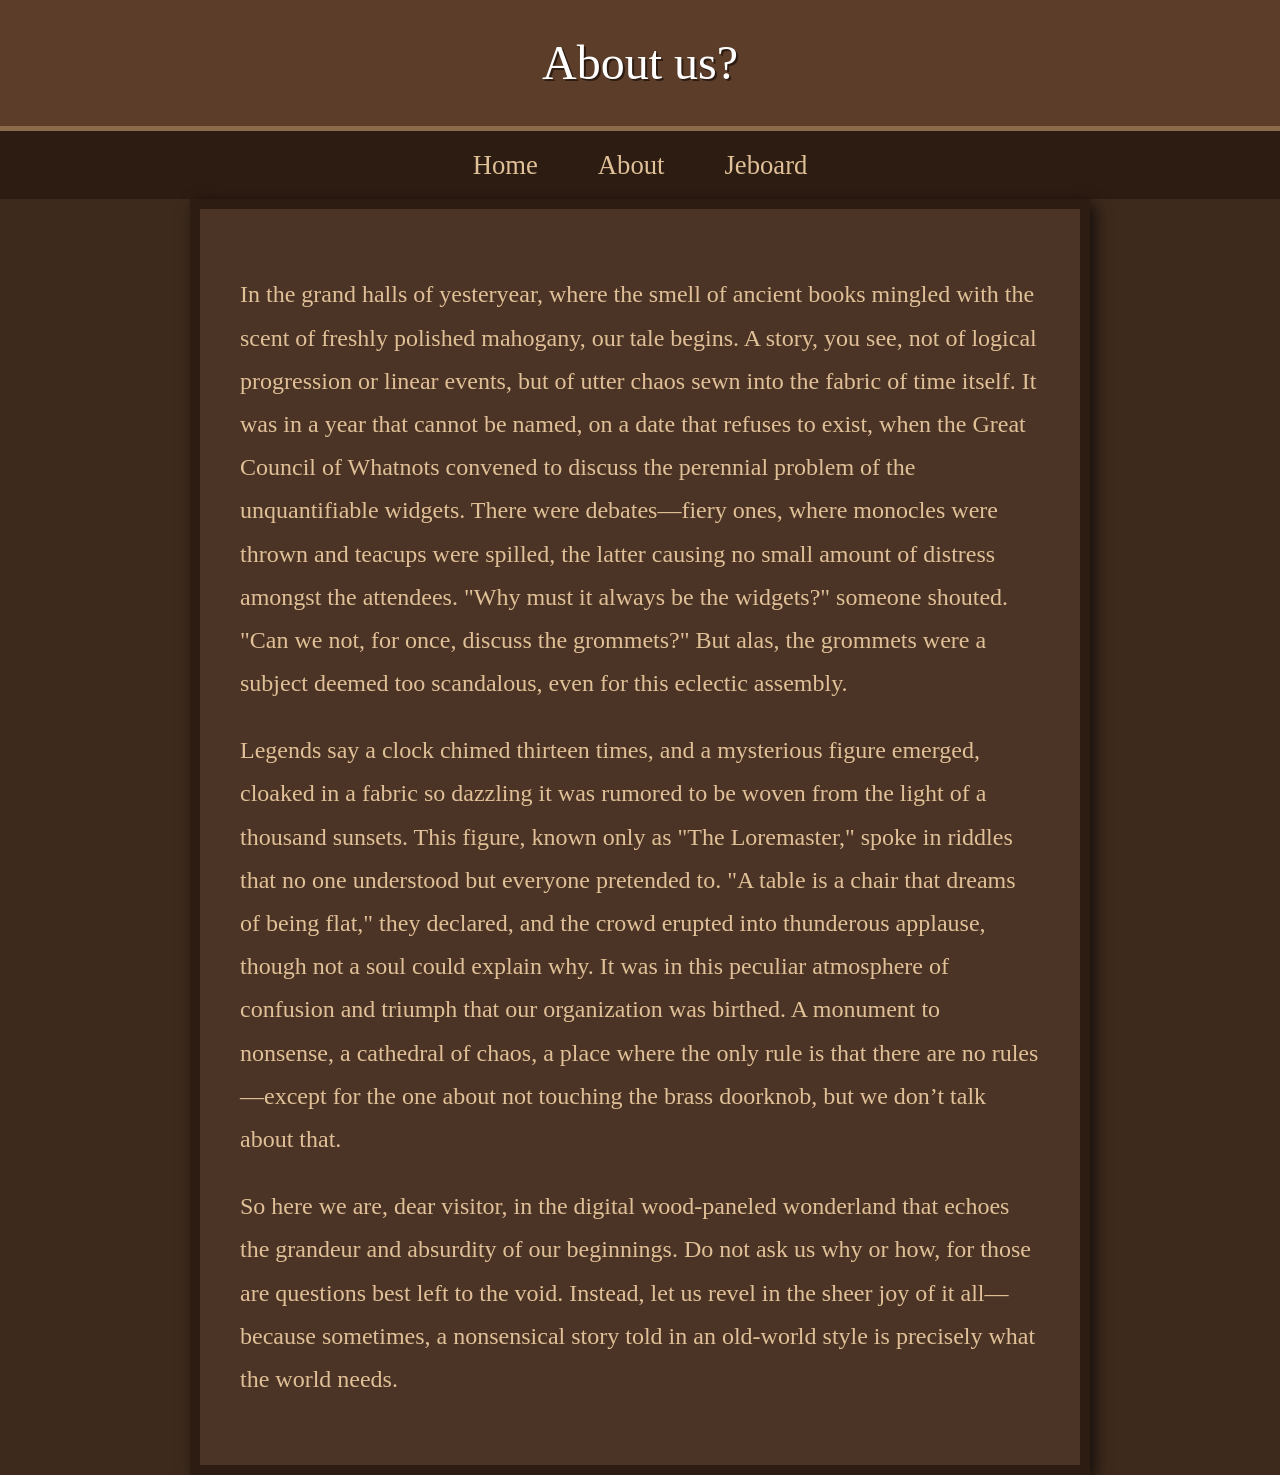
==== about.html @ ca865092 "Add files via upload" ====
<!DOCTYPE html>
<html lang="en">
<head>
    <meta charset="UTF-8">
    <title>About Us</title>
    <style>
        body {
            background-color: #3e2a1d;
            color: #e0c097;
            font-family: "Georgia", serif;
            font-size: 18pt;
            line-height: 1.8;
            margin: 0;
            padding: 0;
        }
        header {
            background-color: #5c3d29;
            color: #fff;
            padding: 20px;
            text-align: center;
            font-size: 36pt;
            text-shadow: 2px 2px #2d1c12;
            border-bottom: 5px solid #8c6b4a;
        }
        nav {
            background-color: #2d1c12;
            padding: 10px;
            text-align: center;
        }
        nav a {
            color: #e0c097;
            text-decoration: none;
            font-size: 20pt;
            margin: 0 15px;
            padding: 5px 10px;
            border: 2px solid transparent;
            transition: border 0.3s, background-color 0.3s;
        }
        nav a:hover {
            background-color: #8c6b4a;
            border: 2px solid #e0c097;
        }
        main {
            padding: 40px;
            margin: 0 auto;
            max-width: 800px;
            background-color: #4b3425;
            border: 10px solid #2d1c12;
            box-shadow: 5px 5px 15px rgba(0, 0, 0, 0.7);
        }
        footer {
            background-color: #2d1c12;
            color: #e0c097;
            text-align: center;
            padding: 10px;
            margin-top: 20px;
        }
    </style>
</head>
<body>
    <header>
        About us?
    </header>
    <nav>
        <a href="index.html">Home</a>
        <a href="about.html">About</a>
        <a href="https://cullenk2atwit.github.io/Jeboard">Jeboard</a>
        
    </nav>
    <main>
        <p>
            In the grand halls of yesteryear, where the smell of ancient books mingled with the scent of freshly polished mahogany, our tale begins. A story, you see, not of logical progression or linear events, but of utter chaos sewn into the fabric of time itself. It was in a year that cannot be named, on a date that refuses to exist, when the Great Council of Whatnots convened to discuss the perennial problem of the unquantifiable widgets. There were debates—fiery ones, where monocles were thrown and teacups were spilled, the latter causing no small amount of distress amongst the attendees. "Why must it always be the widgets?" someone shouted. "Can we not, for once, discuss the grommets?" But alas, the grommets were a subject deemed too scandalous, even for this eclectic assembly.
        </p>
        <p>
            Legends say a clock chimed thirteen times, and a mysterious figure emerged, cloaked in a fabric so dazzling it was rumored to be woven from the light of a thousand sunsets. This figure, known only as "The Loremaster," spoke in riddles that no one understood but everyone pretended to. "A table is a chair that dreams of being flat," they declared, and the crowd erupted into thunderous applause, though not a soul could explain why. It was in this peculiar atmosphere of confusion and triumph that our organization was birthed. A monument to nonsense, a cathedral of chaos, a place where the only rule is that there are no rules—except for the one about not touching the brass doorknob, but we don’t talk about that.
        </p>
        <p>
            So here we are, dear visitor, in the digital wood-paneled wonderland that echoes the grandeur and absurdity of our beginnings. Do not ask us why or how, for those are questions best left to the void. Instead, let us revel in the sheer joy of it all—because sometimes, a nonsensical story told in an old-world style is precisely what the world needs.
        </p>
    </main>

</body>
</html>
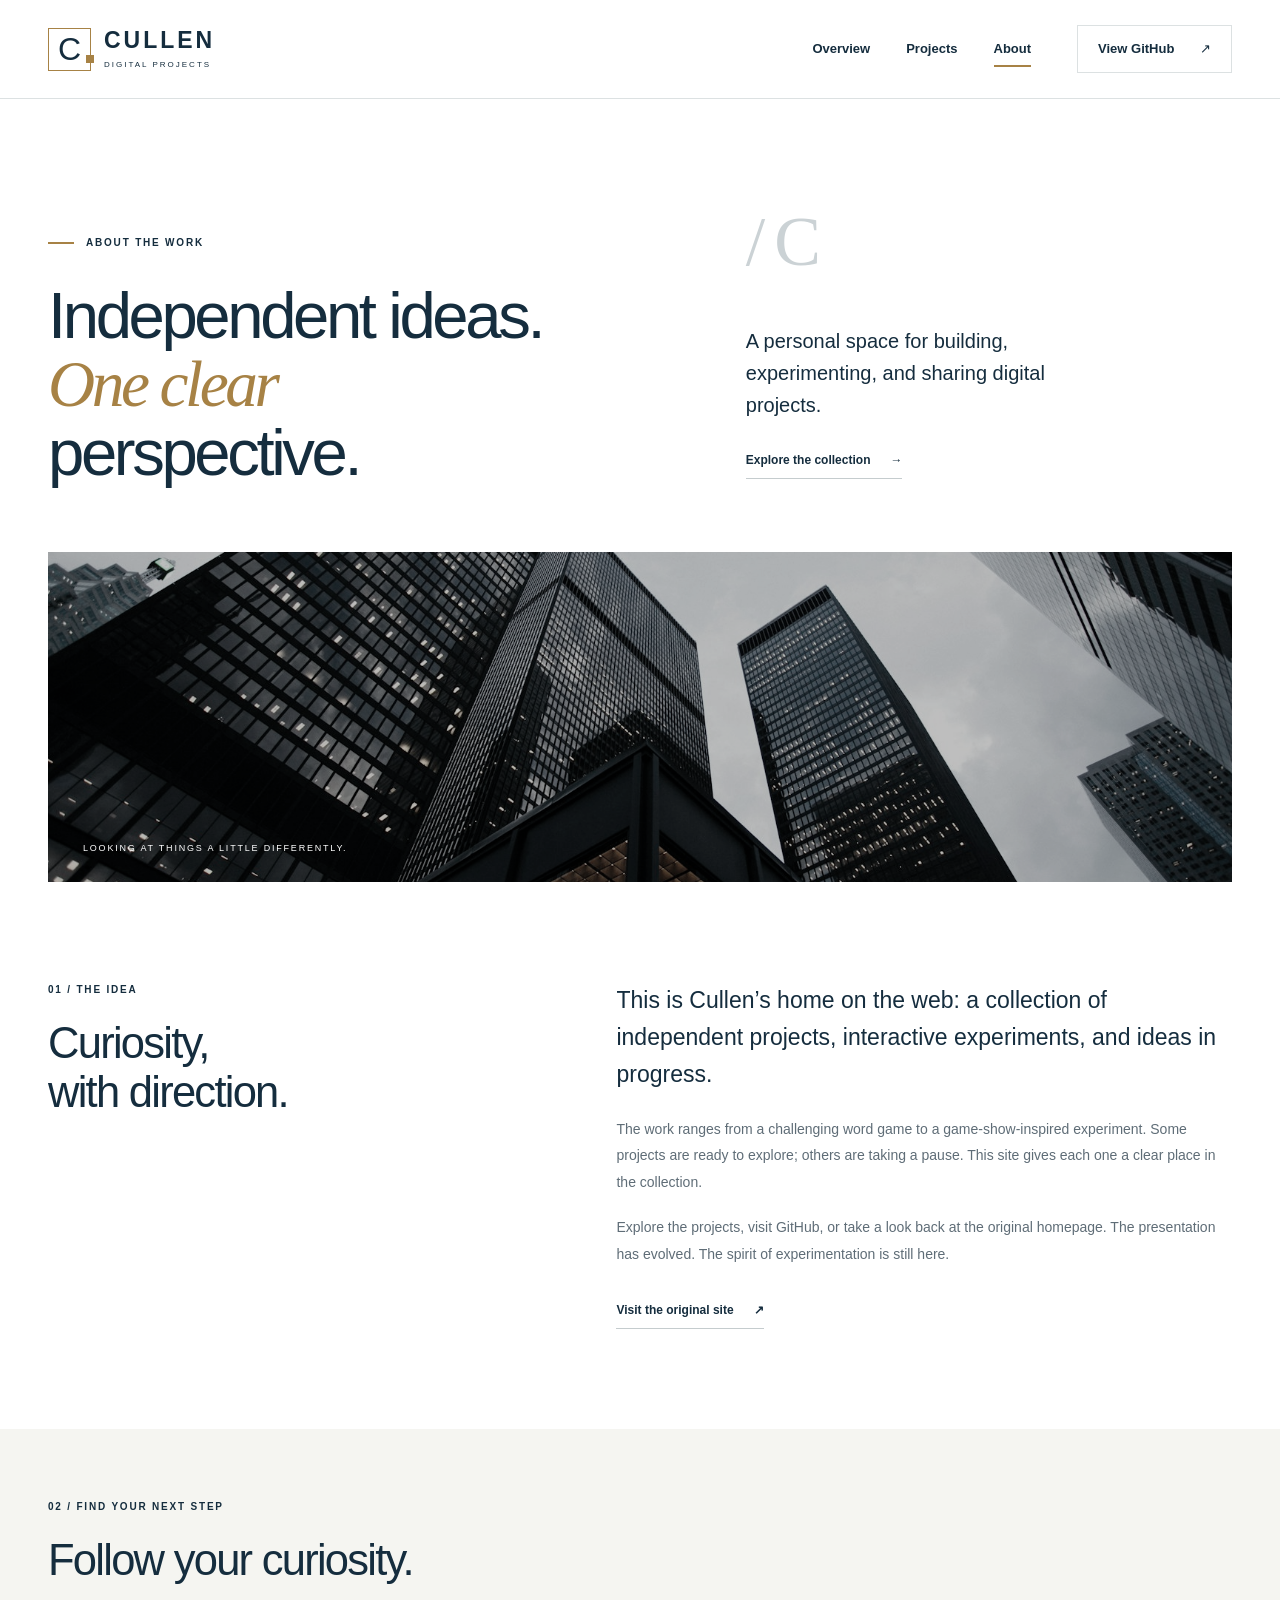
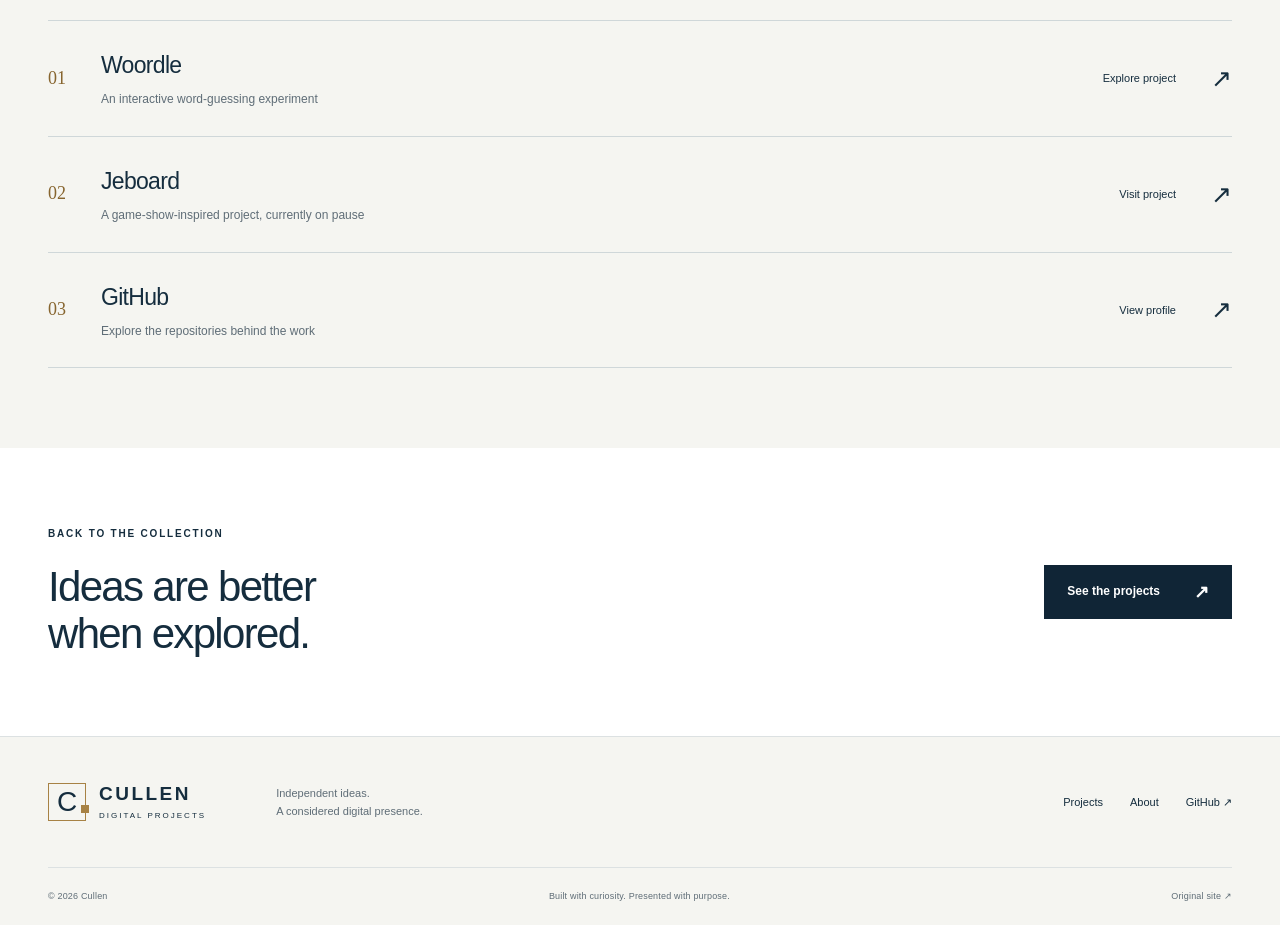
==== commit 56014262: "Redesign Cullen website with a corporate visual system" ====
--- a/about.html
+++ b/about.html
@@ -1,83 +1,20 @@
-<!DOCTYPE html>
-<html lang="en">
-<head>
-    <meta charset="UTF-8">
-    <title>About Us</title>
-    <style>
-        body {
-            background-color: #3e2a1d;
-            color: #e0c097;
-            font-family: "Georgia", serif;
-            font-size: 18pt;
-            line-height: 1.8;
-            margin: 0;
-            padding: 0;
-        }
-        header {
-            background-color: #5c3d29;
-            color: #fff;
-            padding: 20px;
-            text-align: center;
-            font-size: 36pt;
-            text-shadow: 2px 2px #2d1c12;
-            border-bottom: 5px solid #8c6b4a;
-        }
-        nav {
-            background-color: #2d1c12;
-            padding: 10px;
-            text-align: center;
-        }
-        nav a {
-            color: #e0c097;
-            text-decoration: none;
-            font-size: 20pt;
-            margin: 0 15px;
-            padding: 5px 10px;
-            border: 2px solid transparent;
-            transition: border 0.3s, background-color 0.3s;
-        }
-        nav a:hover {
-            background-color: #8c6b4a;
-            border: 2px solid #e0c097;
-        }
-        main {
-            padding: 40px;
-            margin: 0 auto;
-            max-width: 800px;
-            background-color: #4b3425;
-            border: 10px solid #2d1c12;
-            box-shadow: 5px 5px 15px rgba(0, 0, 0, 0.7);
-        }
-        footer {
-            background-color: #2d1c12;
-            color: #e0c097;
-            text-align: center;
-            padding: 10px;
-            margin-top: 20px;
-        }
-    </style>
-</head>
-<body>
-    <header>
-        About us?
-    </header>
-    <nav>
-        <a href="index.html">Home</a>
-        <a href="about.html">About</a>
-        <a href="https://cullenk2atwit.github.io/Jeboard">Jeboard</a>
-        
-    </nav>
-    <main>
-        <p>
-            In the grand halls of yesteryear, where the smell of ancient books mingled with the scent of freshly polished mahogany, our tale begins. A story, you see, not of logical progression or linear events, but of utter chaos sewn into the fabric of time itself. It was in a year that cannot be named, on a date that refuses to exist, when the Great Council of Whatnots convened to discuss the perennial problem of the unquantifiable widgets. There were debates—fiery ones, where monocles were thrown and teacups were spilled, the latter causing no small amount of distress amongst the attendees. "Why must it always be the widgets?" someone shouted. "Can we not, for once, discuss the grommets?" But alas, the grommets were a subject deemed too scandalous, even for this eclectic assembly.
-        </p>
-        <p>
-            Legends say a clock chimed thirteen times, and a mysterious figure emerged, cloaked in a fabric so dazzling it was rumored to be woven from the light of a thousand sunsets. This figure, known only as "The Loremaster," spoke in riddles that no one understood but everyone pretended to. "A table is a chair that dreams of being flat," they declared, and the crowd erupted into thunderous applause, though not a soul could explain why. It was in this peculiar atmosphere of confusion and triumph that our organization was birthed. A monument to nonsense, a cathedral of chaos, a place where the only rule is that there are no rules—except for the one about not touching the brass doorknob, but we don’t talk about that.
-        </p>
-        <p>
-            So here we are, dear visitor, in the digital wood-paneled wonderland that echoes the grandeur and absurdity of our beginnings. Do not ask us why or how, for those are questions best left to the void. Instead, let us revel in the sheer joy of it all—because sometimes, a nonsensical story told in an old-world style is precisely what the world needs.
-        </p>
-    </main>
+﻿<!doctype html>
+<html lang="en"><head><meta charset="utf-8"><meta name="viewport" content="width=device-width, initial-scale=1"><meta name="description" content="A closer look at Cullen's independent web projects and the ideas behind this digital collection."><meta name="theme-color" content="#102536"><title>About — Cullen Digital Projects</title><link rel="icon" href="assets/favicon.svg" type="image/svg+xml"><link rel="stylesheet" href="styles.css"><script src="script.js" defer></script></head><body>
+<a class="skip-link" href="#main">Skip to content</a>
+
+<header class="site-header"><div class="container header-inner">
+<a class="brand" href="index.html" aria-label="Cullen home"><span class="brand-mark" aria-hidden="true">C<i></i></span><span>CULLEN<small>DIGITAL PROJECTS</small></span></a>
+<button class="menu-toggle" type="button" aria-controls="primary-nav" aria-expanded="false" hidden>Menu <span aria-hidden="true">+</span></button>
+<nav class="primary-nav" id="primary-nav" aria-label="Main navigation"><a href="index.html">Overview</a><a href="index.html#projects">Projects</a><a href="about.html" aria-current="page">About</a><a class="nav-cta" href="https://github.com/cullenk2atwit">View GitHub <span aria-hidden="true">↗</span></a></nav>
+</div></header>
+<main id="main">
+<section class="about-hero container" aria-labelledby="about-title"><div><p class="eyebrow"><i></i> ABOUT THE WORK</p><h1 id="about-title">Independent ideas.<br><em>One clear</em><br>perspective.</h1></div><div class="about-intro"><span class="section-number" aria-hidden="true">/ C</span><p>A personal space for building, experimenting, and sharing digital projects.</p><a class="text-link" href="index.html#projects">Explore the collection <span aria-hidden="true">→</span></a></div></section>
+<div class="about-image container"><img src="assets/architecture.jpg" width="1600" height="1067" alt="Glass architecture framing an open sky"><span>LOOKING AT THINGS A LITTLE DIFFERENTLY.</span></div>
+<section class="section container about-story" aria-labelledby="story-title"><div><p class="eyebrow">01 / THE IDEA</p><h2 id="story-title">Curiosity,<br>with direction.</h2></div><div><p class="lead">This is Cullen’s home on the web: a collection of independent projects, interactive experiments, and ideas in progress.</p><p>The work ranges from a challenging word game to a game-show-inspired experiment. Some projects are ready to explore; others are taking a pause. This site gives each one a clear place in the collection.</p><p>Explore the projects, visit GitHub, or take a look back at the original homepage. The presentation has evolved. The spirit of experimentation is still here.</p><a class="text-link" href="archive.html">Visit the original site <span aria-hidden="true">↗</span></a></div></section>
+<section class="about-directory" aria-labelledby="directory-title"><div class="container"><p class="eyebrow">02 / FIND YOUR NEXT STEP</p><h2 id="directory-title">Follow your curiosity.</h2><a class="directory-row" href="https://cullenk2atwit.github.io/worldle/"><span class="directory-number">01</span><span><strong>Woordle</strong><small>An interactive word-guessing experiment</small></span><span class="directory-status">Explore project</span><span aria-hidden="true">↗</span></a><a class="directory-row" href="https://cullenk2atwit.github.io/Jeboard/"><span class="directory-number">02</span><span><strong>Jeboard</strong><small>A game-show-inspired project, currently on pause</small></span><span class="directory-status">Visit project</span><span aria-hidden="true">↗</span></a><a class="directory-row" href="https://github.com/cullenk2atwit"><span class="directory-number">03</span><span><strong>GitHub</strong><small>Explore the repositories behind the work</small></span><span class="directory-status">View profile</span><span aria-hidden="true">↗</span></a></div></section>
+<section class="container closing-section" aria-labelledby="closing-title"><div><p class="eyebrow">BACK TO THE COLLECTION</p><h2 id="closing-title">Ideas are better<br>when explored.</h2></div><a class="button" href="index.html#projects">See the projects <span aria-hidden="true">↗</span></a></section>
+</main>
+
+<footer class="site-footer"><div class="container footer-top"><a class="brand" href="index.html"><span class="brand-mark" aria-hidden="true">C<i></i></span><span>CULLEN<small>DIGITAL PROJECTS</small></span></a><p>Independent ideas.<br>A considered digital presence.</p><nav aria-label="Footer navigation"><a href="index.html#projects">Projects</a><a href="about.html">About</a><a href="https://github.com/cullenk2atwit">GitHub ↗</a></nav></div><div class="container footer-bottom"><span>© <span data-year>2026</span> Cullen</span><span>Built with curiosity. Presented with purpose.</span><a href="archive.html">Original site ↗</a></div></footer>
+</body></html>
 
-</body>
-</html>
--- a/styles.css
+++ b/styles.css
@@ -0,0 +1,17 @@
+﻿/* Cullen Digital Projects: shared, dependency-free visual system. */
+:root{--navy:#102536;--ink:#152d3e;--muted:#5f6d77;--gold:#a78245;--gold-light:#d7b579;--paper:#f5f5f1;--line:#dce1e2}
+*{box-sizing:border-box}html{scroll-behavior:smooth;scroll-padding-top:108px}body{margin:0;background:#fff;color:var(--ink);font:16px/1.65 "Segoe UI",Arial,Helvetica,sans-serif;-webkit-font-smoothing:antialiased}a{color:inherit;text-decoration:none}button{font:inherit}img{display:block;max-width:100%}h1,h2,h3,p{margin:0}h1,h2,h3{line-height:1.12;font-weight:500}a:focus-visible,button:focus-visible{outline:3px solid var(--gold);outline-offset:6px}::selection{background:#e5d5b6;color:var(--navy)}.container{width:min(1240px,calc(100% - 96px));margin-inline:auto}.skip-link{position:fixed;left:20px;top:12px;padding:12px 22px;z-index:100;background:var(--navy);color:white;transform:translateY(-170%)}.skip-link:focus{transform:none}.site-header{background:#fffffff9;border-bottom:1px solid var(--line);position:sticky;top:0;z-index:20}.header-inner{display:flex;justify-content:space-between;align-items:center;min-height:98px;gap:32px}.brand{display:inline-flex;align-items:center;gap:13px;font-weight:650;font-size:23px;line-height:1;letter-spacing:.13em}.brand-mark{position:relative;font-size:32px;font-weight:500;width:43px;height:43px;display:grid;place-items:center;border:1px solid var(--gold);letter-spacing:0}.brand-mark i{position:absolute;width:8px;height:8px;right:-4px;bottom:7px;background:var(--gold)}.brand small{display:block;font-size:8px;letter-spacing:.25em;font-weight:500;margin-top:9px}.primary-nav{display:flex;align-items:center;gap:36px;font-size:13px;font-weight:550}.primary-nav>a{position:relative;padding-block:12px}.primary-nav>a:not(.nav-cta):after{content:"";position:absolute;bottom:5px;left:0;right:0;height:2px;background:var(--gold);transform:scaleX(0);transform-origin:left;transition:transform .2s}.primary-nav>a:hover:after,.primary-nav>a[aria-current]:after{transform:scaleX(1)}.primary-nav .nav-cta{border:1px solid var(--line);padding:12px 20px;margin-left:10px}.nav-cta span{margin-left:22px}.nav-cta:hover{border-color:var(--gold)}.menu-toggle{border:1px solid var(--line);background:white;color:var(--ink);padding:9px 15px;cursor:pointer}.menu-toggle span{padding-left:16px}
+.hero{background:var(--paper);overflow:hidden}.hero-grid{display:grid;grid-template-columns:1.05fr 1fr;gap:56px;min-height:690px;align-items:center}.hero-copy{padding:62px 0}.eyebrow{font-size:10px;letter-spacing:.18em;font-weight:650;line-height:1.65;text-transform:uppercase;display:flex;align-items:center;gap:12px}.eyebrow>i{width:26px;height:2px;background:var(--gold)}h1{font-size:clamp(54px,5.2vw,76px);letter-spacing:-.052em;line-height:1.05;margin-top:30px}h1 em{font-family:Georgia,"Times New Roman",serif;font-weight:400;color:var(--gold);letter-spacing:-.052em}.hero-description{max-width:390px;color:var(--muted);font-size:15px;line-height:1.85;margin-top:27px}.button-row{display:flex;align-items:center;gap:28px;margin-top:30px}.button{display:inline-flex;align-items:center;justify-content:space-between;gap:34px;padding:16px 23px;font-size:12px;font-weight:600;min-height:54px;background:var(--navy);color:white;transition:background .2s,transform .2s}.button:hover{background:#23475d;transform:translateY(-2px)}.button span{font-size:18px;line-height:1}.text-link{font-size:12px;font-weight:600;display:inline-flex;align-items:center;gap:20px;padding-block:8px;border-bottom:1px solid #c5ccce}.text-link:hover{border-color:var(--gold);color:var(--gold)}.hero-note{display:flex;align-items:center;gap:10px;color:var(--muted);font-size:10px;letter-spacing:.025em;margin-top:48px}.hero-note>i{width:5px;height:5px;background:var(--gold)}.hero-visual{position:relative;height:580px;align-self:end;background:var(--navy)}.hero-visual>img{width:100%;height:100%;object-fit:cover;object-position:47% center;filter:saturate(.35)}.hero-visual:after{content:"";position:absolute;inset:0;background:linear-gradient(180deg,#071c4448,transparent 35%,#071c44e0);pointer-events:none}.visual-topline{position:absolute;inset:28px 28px auto;z-index:1;display:flex;align-items:center;justify-content:space-between;font-size:8px;color:#fff;letter-spacing:.18em}.visual-topline>span:last-child{font-size:22px}.visual-caption{position:absolute;bottom:39px;left:34px;right:30px;display:flex;align-items:flex-end;gap:18px;z-index:1;color:white}.visual-caption>i{height:50px;width:2px;background:var(--gold-light);flex-shrink:0}.visual-caption p{font-size:18px;line-height:1.5;font-weight:300}.visual-caption strong{font-weight:500}.caption-index{margin-left:auto;font-size:11px;letter-spacing:.1em;color:#c5d0d4}.intro-strip{background:var(--navy);color:white}.intro-strip-inner{display:flex;align-items:center;gap:44px;padding-block:35px}.intro-strip p:first-child{font-size:9px;letter-spacing:.17em;line-height:1.9;flex-shrink:0;color:#b3c1ca}.intro-strip strong{font-weight:500;color:#fff}.strip-line{width:90px;height:1px;background:#405461}.intro-strip p:nth-of-type(2){font-size:12px;line-height:1.8;color:#c3cdd3}.intro-strip a{margin-left:auto;border:1px solid #5a6b77;width:40px;height:40px;display:grid;place-items:center}.intro-strip a:hover{background:#294357}
+.section{padding-block:100px}.section-heading{display:flex;align-items:flex-end;justify-content:space-between;gap:50px;margin-bottom:44px}h2{font-size:clamp(34px,3.4vw,48px);letter-spacing:-.04em;margin-top:20px;line-height:1.13}.section-heading>p{max-width:330px;font-size:13px;color:var(--muted);padding-bottom:5px}.projects-grid{display:grid;grid-template-columns:1fr 1fr;gap:36px}.project-art{position:relative;height:330px;overflow:hidden;display:flex;flex-direction:column;padding:25px 28px;transition:box-shadow .25s}.project-art:hover{box-shadow:0 12px 28px #10253620}.art-meta{display:flex;justify-content:space-between;align-items:center;font-size:8px;letter-spacing:.14em}.art-meta>span:last-child{font-size:23px;line-height:1}.word-art{background:#e9eeec;color:var(--ink)}.word-board{width:245px;display:grid;grid-template-columns:repeat(5,1fr);gap:6px;margin:auto;transform:rotate(-7deg);transition:transform .3s}.project-art:hover .word-board{transform:rotate(-3deg)}.word-board>span{height:43px;display:grid;place-items:center;font-size:20px;font-weight:600;background:#738279;color:white}.word-board>.green{background:#304f44}.word-board>.gold{background:#ad8c50}.word-board>.outline{background:transparent;border:1px solid #c1ccc5}.art-label{font-size:9px;letter-spacing:.06em;position:relative;z-index:1}.jeboard-art{background:#172f40;color:white}.jeboard-art:before{content:"";position:absolute;inset:0;background:linear-gradient(transparent 96%,#ffffff04 96%),linear-gradient(90deg,transparent 96%,#ffffff04 96%);background-size:47px 47px}.jeboard-identity{display:flex;flex-direction:column;align-items:center;justify-content:center;flex:1;position:relative}.jeboard-identity>i{width:26px;height:2px;background:var(--gold-light);margin-bottom:17px}.jeboard-identity>span{font-family:Georgia,"Times New Roman",serif;font-size:60px;letter-spacing:-.055em;line-height:1}.jeboard-identity b{color:var(--gold-light);font-weight:400}.jeboard-identity small{font-size:6px;letter-spacing:.21em;margin-top:16px;color:#bdcbd4}.project-detail{display:flex;gap:25px;padding-top:24px}.project-type{display:flex;align-items:center;flex-wrap:wrap;gap:10px;font-size:8px;letter-spacing:.1em;font-weight:600;color:var(--muted)}.status{font-size:8px;letter-spacing:.015em;display:inline-flex;align-items:center;gap:5px;margin-left:5px;font-weight:400}.status i{width:4px;height:4px;border-radius:50%;background:#496554}.status.paused i{background:#98713a}h3{font-size:26px;letter-spacing:-.025em;margin-top:13px}.project h3 a{display:inline-flex;gap:20px;align-items:center}.project h3 a span{font-size:20px}.project h3 a:hover{color:var(--gold)}.project-detail>div>p:last-child{font-size:13px;line-height:1.85;color:var(--muted);margin-top:11px;max-width:420px}.project-number{font-family:Georgia,serif;color:#b7c1c7;font-size:21px;line-height:1;margin-left:auto;padding-top:5px}
+.perspective-section{background:var(--navy);color:white;padding-block:83px}.perspective-grid{display:grid;grid-template-columns:1fr 1fr;gap:90px}.perspective-section .eyebrow{color:var(--gold-light)}.perspective-section h2{font-size:40px}.light-link{color:white;border-color:#5f7380;margin-top:28px}.perspective-copy>p{font-size:15px;line-height:1.9;color:#c4cfd7;max-width:480px}.principles{display:grid;grid-template-columns:1fr 1fr;gap:28px;border-top:1px solid #3b4f5e;margin-top:30px;padding-top:24px}.principles span{color:var(--gold-light);font-size:10px}.principles h3{font-size:19px;margin-top:9px}.principles p{font-size:11px;color:#bccbd4;margin-top:11px;max-width:170px}.closing-section{padding-block:78px;display:flex;align-items:center;justify-content:space-between;gap:40px}.closing-section h2{font-size:42px}.site-footer{border-top:1px solid var(--line);background:var(--paper)}.footer-top{display:flex;align-items:center;padding-block:46px;gap:70px}.footer-top .brand{font-size:19px}.footer-top .brand-mark{width:38px;height:38px;font-size:28px}.footer-top>p{font-size:11px;color:var(--muted)}.footer-top nav{display:flex;gap:27px;margin-left:auto;font-size:11px}.footer-top nav a:hover,.footer-bottom a:hover{color:var(--gold)}.footer-bottom{border-top:1px solid var(--line);padding-block:21px;display:flex;align-items:center;justify-content:space-between;gap:20px;color:var(--muted);font-size:9px;letter-spacing:.02em}
+.about-hero{display:grid;grid-template-columns:1.25fr 1fr;gap:90px;padding-block:85px 65px;align-items:end}.about-hero h1{font-size:clamp(48px,5.1vw,72px)}.about-intro{padding-bottom:8px}.section-number{display:block;font-family:Georgia,serif;font-size:70px;letter-spacing:-.06em;color:#cbd2d5;margin-bottom:25px}.about-intro>p{font-size:20px;line-height:1.6;max-width:330px}.about-intro .text-link{margin-top:22px}.about-image{height:330px;position:relative;overflow:hidden;background:var(--navy)}.about-image img{width:100%;height:100%;object-fit:cover;object-position:center 58%;filter:saturate(.3) brightness(.75)}.about-image>span{position:absolute;left:35px;bottom:26px;font-size:9px;letter-spacing:.2em;color:#fff}.about-story{display:grid;grid-template-columns:1fr 1.3fr;gap:95px}.about-story .lead{font-size:23px;line-height:1.6;margin-bottom:23px;color:var(--ink)}.about-story p:not(.eyebrow):not(.lead){font-size:14px;color:var(--muted);line-height:1.9;margin-bottom:19px}.about-story .text-link{margin-top:6px}.about-directory{padding-block:70px 80px;background:var(--paper)}.about-directory h2{margin-bottom:35px}.directory-row{display:flex;align-items:center;border-top:1px solid #cfd7d9;gap:35px;padding:26px 0}.directory-row:last-child{border-bottom:1px solid #cfd7d9}.directory-number{font-family:Georgia,serif;color:var(--gold);font-size:18px}.directory-row strong{display:block;font-size:23px;font-weight:500;letter-spacing:-.03em}.directory-row small{display:block;font-size:12px;color:var(--muted);margin-top:5px}.directory-status{margin-left:auto;font-size:11px}.directory-row>span:last-child{font-size:25px}.directory-row:hover strong{color:var(--gold)}
+@media(min-width:1500px){.hero-grid{min-height:740px}.hero-visual{height:640px}}
+@media(max-width:1100px){.container{width:calc(100% - 64px)}.hero-grid{gap:35px;min-height:650px}.hero-visual{height:550px}.hero-copy .eyebrow{font-size:8px}.primary-nav{gap:24px}h1{font-size:60px}.button-row{gap:20px}.button{gap:20px;padding:15px 20px}.perspective-grid{gap:50px}.project-type{font-size:7px;gap:4px}.status{font-size:7px}.footer-top{gap:40px}}
+@media(max-width:800px){html{scroll-padding-top:90px}.container{width:calc(100% - 48px)}.header-inner{min-height:80px;gap:18px}.brand{font-size:20px}.brand-mark{width:37px;height:37px;font-size:28px}.primary-nav{gap:18px;font-size:12px}.primary-nav .nav-cta{margin-left:0;padding:9px 12px}.nav-cta span{margin-left:8px}.hero-grid{gap:25px;min-height:595px}h1{font-size:49px}.hero-copy{padding-block:45px}.hero-copy .eyebrow{font-size:7px;gap:8px;letter-spacing:.1em}.hero-description{font-size:13px}.hero-visual{height:510px}.hero-note{margin-top:29px;font-size:8px}.button-row{align-items:flex-start;flex-direction:column;gap:10px;margin-top:23px}.visual-caption{left:22px;bottom:28px;right:20px;gap:12px}.visual-caption p{font-size:16px}.caption-index{display:none}.visual-topline{inset:20px 20px auto;font-size:6px}.intro-strip-inner{gap:25px;padding-block:28px}.strip-line{width:40px}.section{padding-block:70px}.section-heading{gap:30px}.section-heading>p{max-width:245px;font-size:12px}.projects-grid{gap:24px}.project-art{height:280px;padding:20px}.word-board{width:210px;gap:5px}.word-board>span{height:37px;font-size:18px}.art-meta{font-size:6px}.art-label{font-size:8px}.jeboard-identity>span{font-size:47px}.jeboard-identity small{font-size:5px}.project-type{gap:7px}.status{margin-left:0}.project-number{display:none}.project-detail{padding-top:20px}.project-detail>div>p:last-child{font-size:12px}.perspective-section{padding-block:65px}.perspective-grid{gap:35px}.perspective-section h2{font-size:33px}.perspective-copy>p{font-size:13px}.principles{gap:15px}.principles h3{font-size:17px}.closing-section{padding-block:60px}.closing-section h2{font-size:36px}.footer-top{gap:25px;flex-wrap:wrap}.footer-top>p{font-size:10px}.footer-top nav{gap:18px}.about-hero{gap:40px;padding-block:60px}.about-hero h1{font-size:53px}.about-intro>p{font-size:17px}.about-story{gap:45px}.about-story .lead{font-size:20px}.about-image{height:280px}}
+@media(max-width:600px){.container{width:calc(100% - 40px)}.header-inner{min-height:78px;flex-wrap:wrap;padding-block:16px}.brand{font-size:19px;gap:11px}.brand small{font-size:7px}.menu-toggle:not([hidden]){display:block}.primary-nav{display:flex;width:100%;flex-direction:column;align-items:stretch;gap:0;padding:10px 0 4px;border-top:1px solid var(--line)}.primary-nav>a{padding:13px 2px}.primary-nav>a:after{display:none}.primary-nav>a[aria-current]{color:#87652f}.primary-nav .nav-cta{margin-top:8px;display:flex;justify-content:space-between;padding:11px 14px}.js .primary-nav{display:none}.js .primary-nav.is-open{display:flex}.hero-grid{display:flex;flex-direction:column;gap:0;align-items:stretch;min-height:0}.hero-copy{padding-block:47px 40px}.hero-copy .eyebrow{font-size:8px;letter-spacing:.1em}.hero h1{font-size:clamp(51px,12.2vw,70px);margin-top:24px}.hero-description{font-size:14px;max-width:360px;margin-top:24px}.button-row{flex-direction:row;align-items:center;gap:24px;margin-top:26px}.button{font-size:11px;padding:15px 19px;gap:25px;min-height:52px}.button-row .text-link{font-size:11px;gap:10px}.hero-note{font-size:9px;margin-top:29px}.hero-visual{height:390px;width:100%;align-self:auto}.hero-visual>img{object-position:center 55%}.visual-topline{font-size:7px}.visual-caption p{font-size:19px}.visual-caption{bottom:30px;left:27px}.caption-index{display:block}.intro-strip-inner{gap:20px;flex-wrap:wrap;padding-block:26px}.intro-strip p:first-child{font-size:8px}.intro-strip p:nth-of-type(2){font-size:10px;max-width:165px}.intro-strip .strip-line{display:none}.intro-strip a{width:32px;height:32px;margin-left:auto}.section{padding-block:59px}.section-heading{display:block;margin-bottom:30px}.section-heading>p{margin-top:22px;max-width:330px;font-size:13px}.eyebrow{font-size:9px}h2{font-size:37px;margin-top:16px}.projects-grid{grid-template-columns:1fr;gap:42px}.project-art{height:300px;padding:23px}.art-meta{font-size:7px}.word-board{width:220px}.word-board>span{height:39px}.jeboard-identity>span{font-size:58px}.jeboard-identity small{font-size:6px}.art-label{font-size:9px}.project-detail{padding-top:20px}.project-type,.status{font-size:8px}.status{margin-left:7px}.project-number{display:block}.project-detail>div>p:last-child{font-size:13px}.perspective-section{padding-block:55px}.perspective-grid{grid-template-columns:1fr;gap:32px}.perspective-section h2{font-size:37px}.light-link{margin-top:23px}.perspective-copy>p{font-size:14px}.principles{gap:25px}.principles h3{font-size:19px}.principles p{font-size:12px}.closing-section{display:block;padding-block:54px}.closing-section h2{font-size:37px}.closing-section>.button{margin-top:27px}.footer-top{padding-block:33px;gap:26px}.footer-top>p{margin-left:auto;max-width:135px;font-size:9px}.footer-top nav{margin-left:0;gap:28px;width:100%;border-top:1px solid var(--line);padding-top:24px;font-size:12px}.footer-bottom{flex-wrap:wrap;padding-block:21px;font-size:9px;row-gap:12px}.footer-bottom>span:nth-child(2){order:3;width:100%}.footer-bottom>a{margin-left:auto}.about-hero{display:block;padding-block:49px 42px}.about-hero h1{font-size:clamp(48px,11.6vw,65px);margin-top:25px}.about-intro{padding-top:30px}.section-number{display:none}.about-intro>p{font-size:18px;max-width:310px}.about-intro .text-link{margin-top:17px}.about-image{height:260px}.about-image>span{left:20px;right:15px;font-size:7px;letter-spacing:.15em}.about-story{grid-template-columns:1fr;gap:30px}.about-story .lead{font-size:21px}.about-directory{padding-block:51px}.about-directory h2{font-size:34px;margin-bottom:27px}.directory-row{gap:18px;padding:23px 0}.directory-row strong{font-size:22px}.directory-row small{font-size:11px;max-width:220px;line-height:1.7}.directory-status{display:none}.directory-row>span:last-child{margin-left:auto}.directory-number{font-size:15px}}
+@media(max-width:360px){.button-row{gap:15px}.button-row .button{padding:14px;gap:15px}.hero-copy .eyebrow{font-size:7px}.intro-strip-inner{gap:12px}.intro-strip p:nth-of-type(2){max-width:145px}.footer-top>p{max-width:110px}.project-type{font-size:7px}}
+@media(prefers-reduced-motion:reduce){html{scroll-behavior:auto}*,*:before,*:after{transition:none!important;animation:none!important}.project-art:hover .word-board,.button:hover{transform:none}}
+.menu-toggle{display:none}@media(max-width:600px){.menu-toggle:not([hidden]){display:block}}
+@media(max-width:600px){.hero h1{font-size:clamp(39px,11.7vw,70px)}.about-hero h1{font-size:clamp(32px,10.3vw,65px)}}
+.text-link:hover,.project h3 a:hover,.footer-top nav a:hover,.footer-bottom a:hover,.directory-row:hover strong,.directory-number{color:#87652f}.light-link:hover{color:var(--gold-light)}
+@media(max-width:600px){.intro-strip a{display:none}.intro-strip-inner{justify-content:space-between;gap:16px}.intro-strip p:first-child{flex:0 1 43%}.intro-strip p:nth-of-type(2){flex:0 1 51%;max-width:none}}
